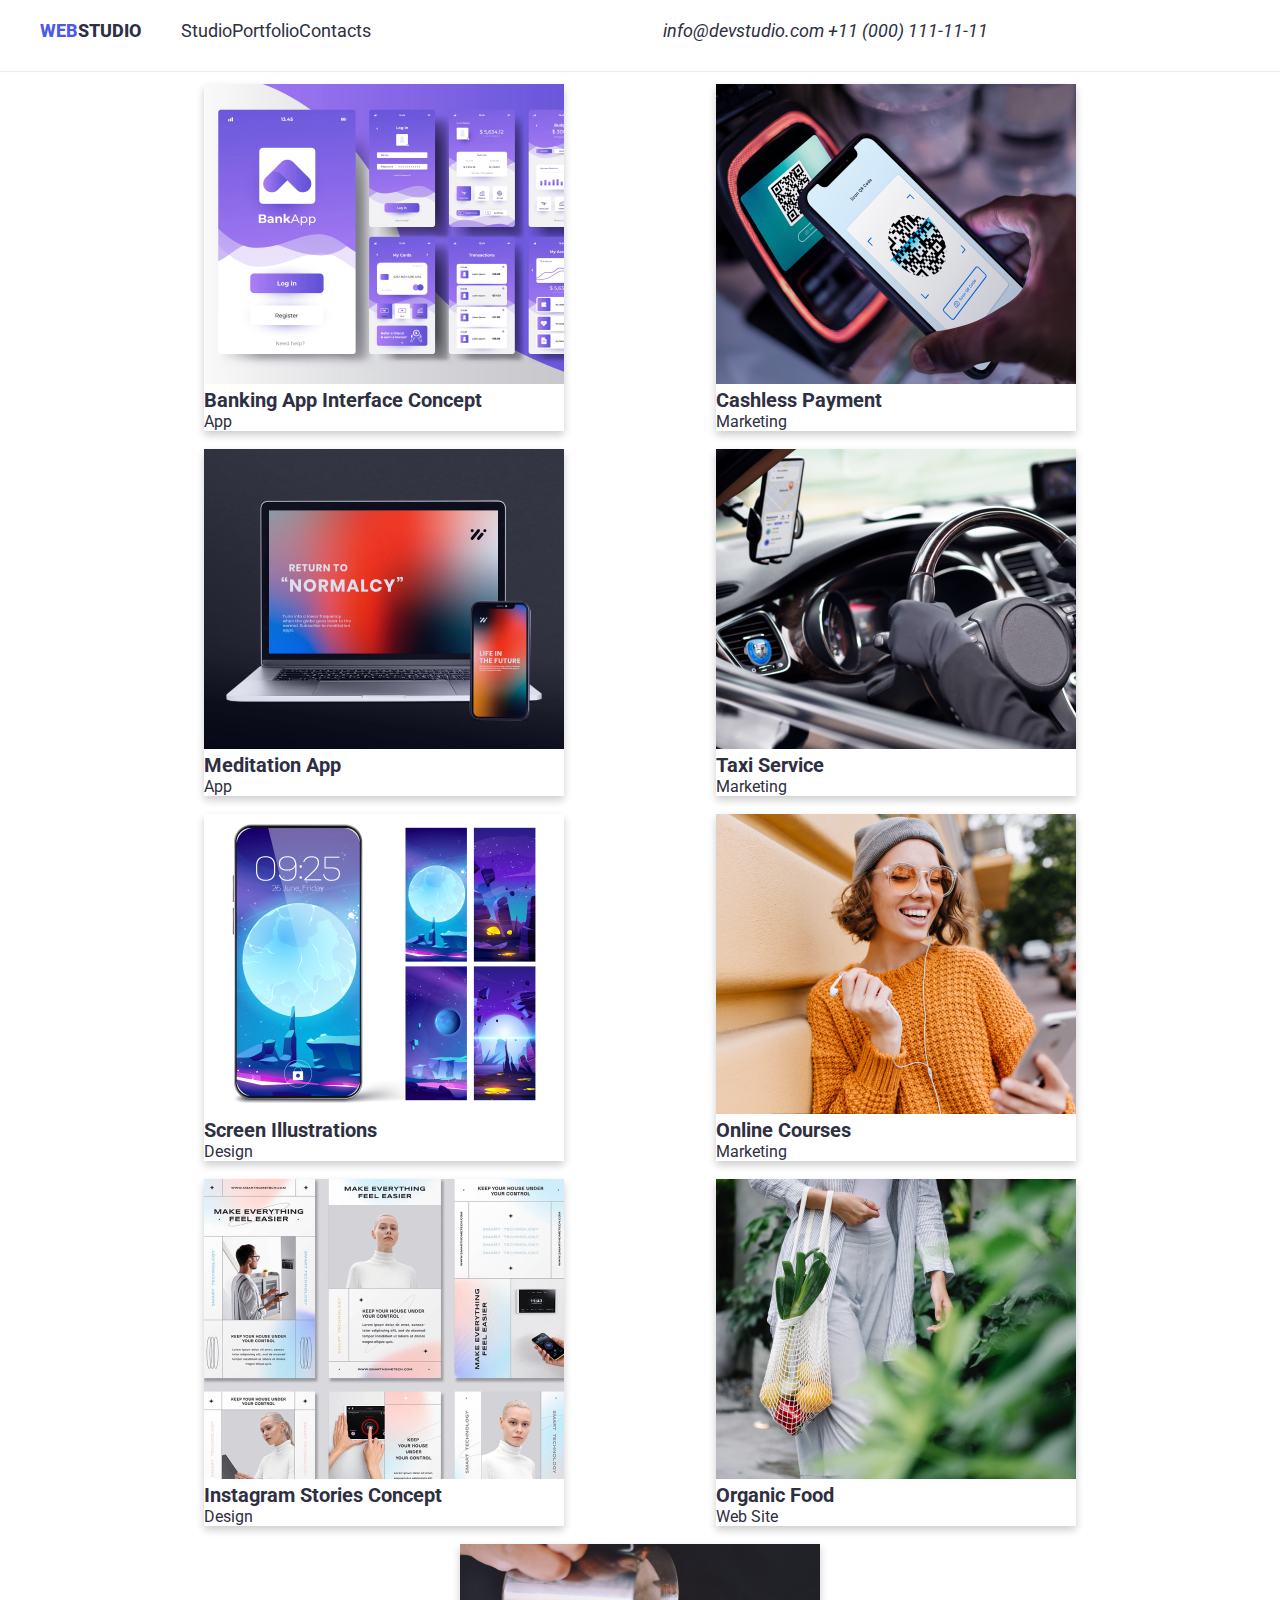
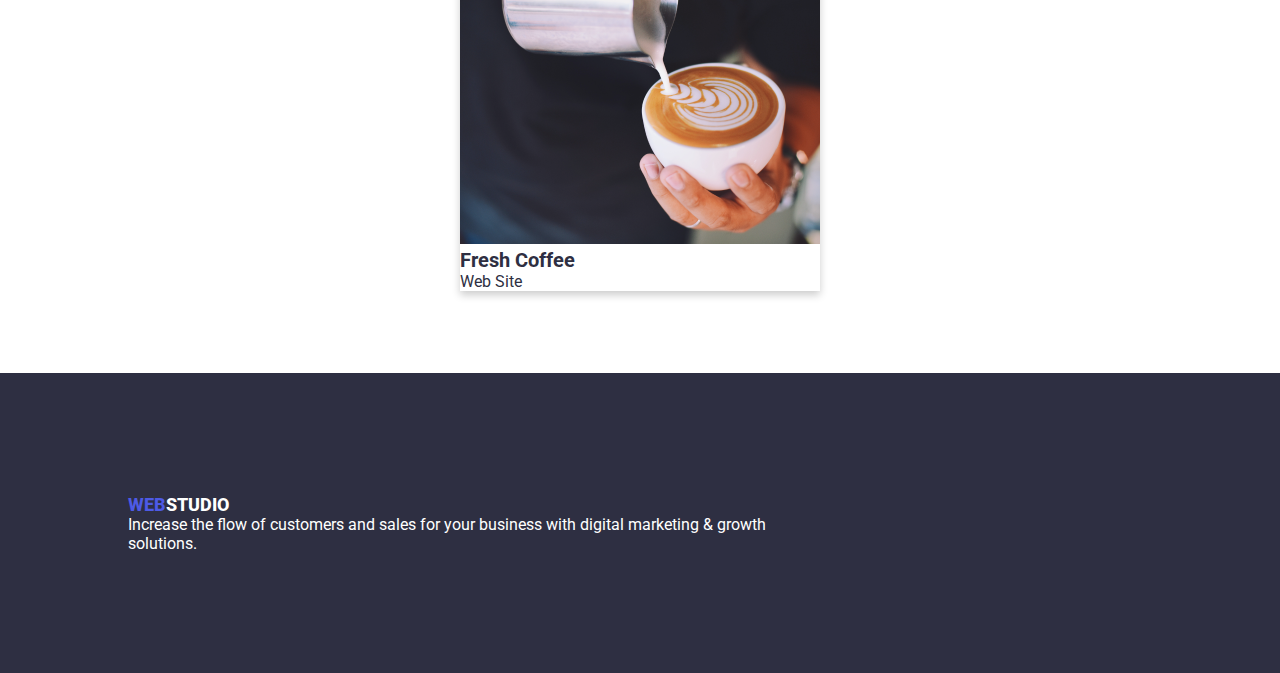
==== Portfolio.html @ db0043f2 "." ====
<!DOCTYPE html>
<html lang="en">
    <head>
        <meta charset="UTF-8">
        <meta http-equiv="X-UA-Compatible" content="IE=edge">
        <meta name="viewport" content="width=device-width, initial-scale=1.0">
        <link rel="stylesheet" href="./styles/Portfolio styles.css">
        <link href='http://fonts.googleapis.com/css?family=Roboto' rel='stylesheet' type='text/css'>
        <meta name="viewport" content="width=device-width, initial-scale=1.0">
        <title>Document</title>
    </head>
    <body>
        <header class="header">
            <nav>
                <ul class="ul_row">
                    <li><a style="margin: 24px 40px; font-weight: 800;" href="index.html"><span style="color: #4D5AE5;">WEB</span><span style="color: #2E2F42;">STUDIO</span></a></li>
                    <li><a class="transparent-links" href="./Studio.html">Studio</a></li>
                    <li><a class="transparent-links" href="./Portfolio.html">Portfolio</a></li>
                    <li><a class="transparent-links" href="Contacts.html">Contacts</a></li>    
                </ul>
            </nav> 
            <address class="header-pages transparent-links">
                <a href="mailto:info@devstudio.com">info@devstudio.com</a>
                <a href="tel:+110001111111">+11 (000) 111-11-11</a>
            </address>
        </header>
        <main>
            <section>
                <ul class="button-list">
                    <li class="buttons-in-list">
                        <button type="button">All</button>
                    </li>
                    <li class="buttons-in-list">
                        <button type="button">Web Site</button>
                    </li>
                    <li class="buttons-in-list">
                        <button type="button">App</button>
                    </li>
                    <li class="buttons-in-list">
                        <button type="button">Design</button>
                    </li>
                    <li class="buttons-in-list">
                        <button type="button">Marketing</button>
                    </li>
                </ul>
                <ul class="product-list">
                    <li>
                        <a href="">
                            <div class="product-card">
                                <img src="images/product1.jpeg" alt="Banking app">
                                <h4 class="list-item-title">Banking App Interface Concept</h4>
                                <p class="list-item-desc">App</p>
                            </div>
                            
                        </a>
                    </li>
                    <li>
                        <a href="">
                            <div class="product-card">
                                <img src="images/product2.jpeg" alt="Cashless Payment">
                                <h4 class="list-item-title">Cashless Payment</h4>
                                <p class="list-item-desc">Marketing</p>
                            </div>
                            
                        </a>
                    </li>
                    <li>
                        <a href="">
                            <div class="product-card">
                                <img src="images/product3.jpeg" alt="Meditation app">
                                <h4 class="list-item-title">Meditation App</h4>
                                <p class="list-item-desc">App</p>
                            </div>
                            
                        </a>
                    </li>
                    <li>
                        <a href="">
                            <div class="product-card">
                                <img src="images/product4.jpeg" alt="Taxi">
                                <h4 class="list-item-title">Taxi Service</h4>
                                <p class="list-item-desc">Marketing</p>
                            </div>
                            
                        </a>
                    </li>
                    <li>
                        <a href="">
                            <div class="product-card">
                                <img src="images/product5.jpeg" alt="Screen Illustrations">
                                <h4 class="list-item-title">Screen Illustrations</h4>
                                <p class="list-item-desc">Design</p>
                            </div>
                            
                        </a>
                    </li>
                    <li>
                        <a href="">
                            <div class="product-card">
                                <img src="images/product6.jpeg" alt="Online Courses">
                                <h4 class="list-item-title">Online Courses</h4>
                                <p class="list-item-desc">Marketing</p>
                            </div>
                            
                        </a>
                    </li>
                    <li>
                        <a href="">
                            <div class="product-card">
                                <img src="images/product7.jpeg" alt="Instagram Stories">
                            <h4 class="list-item-title">Instagram Stories Concept</h4>
                            <p class="list-item-desc">Design</p>
                            </div>
                            
                        </a>
                    </li>
                    <li>
                        <a href="">
                            <div class="product-card">
                                <img src="images/product8.jpeg" alt="Organic Food">
                                <h4 class="list-item-title">Organic Food</h4>
                                <p class="list-item-desc">Web Site</p>
                            </div>
                        </a>
                    </li>
                    <li>
                        <a href="">
                            <div class="product-card">
                                <img src="images/product9.jpeg" alt="Fresh Coffee">
                                <h4 class="list-item-title">Fresh Coffee</h4>
                                <p>Web Site</p>
                            </div>
                        </a>
                    </li>
                </ul>
            </section>
        </main>
        <footer>
            <a class="footer-desc" style="font-size: 18px; font-weight: 800;" href="index.html"><span style="color: #4D5AE5;">WEB</span><span style="color: #fff;">STUDIO</span></a>
            <p class="footer-desc" style="font-size: 16px; color: #fff;">Increase the flow of customers 
                and sales for your business with digital marketing & growth solutions.</p>
        </footer>
    </body>
</html>
---- styles/Portfolio styles.css ----
html {
    width: 100%;
    overflow-x: hidden;
}

body {
    font-family: 'Roboto';
    color: #2E2F42;
    width: 100%;
    margin: auto;
    overflow-x: hidden;
}

*{
    box-sizing: border-box;
    padding: 0;
    margin: 0;
}

.header {
    display: flex;
    justify-content: space-between;
    width: 100%;
    font-size: 18px;
    box-sizing: '';
    position: absolute;
    height: 72px;
    left: 0px;
    top: 0px;
    background: #FFFFFF;
    border-bottom: 1px solid #E7E9FC;
}

.header-pages {
    width:100%;
    text-align:center;
    padding:20px;
}

.ul_row {
    display: flex;
    justify-content: space-between;
    flex-direction: row;
    list-style: none;
    margin-top: 20px;
}

a {
    text-decoration: none;
    color:#2E2F42;
}

a:hover {
    color: #404BBF;
    text-decoration: underline;
}

main {
    display: flex;
    align-items: center;
        justify-content: center;
        flex-direction: column;
}
.button-list {
    display: inline;
}

.buttons-in-list {
    display: inline;
    font-size: 16px;
    cursor: pointer;
}

.list-item-title {
    font-size: 20px;
}

.list-item-desc {
    font-size: 16px;
}

footer {
    display: flex;
    flex-direction: column;
    justify-content: center;
    align-items: flex-start;
    background-color: #2E2F42;
    width: 100%;
    height: 300px;
}

.footer-desc {
    width: 50%;
    margin-left: 10%;
}

.buttons-in-list {
    background-color: #E7E9FC;
}

.buttons-in-list :active {
    background-color: #404BBF;
}

.product-list {
    display: flex;
    flex-direction: row;
    flex-wrap: wrap;
    justify-content: space-around;
    list-style: none;
    margin: 5% 10%;
}

.product-card {
    box-shadow: 0 4px 8px 0 rgba(0,0,0,0.2);
    transition: 0.3s;
    margin-bottom: 5%;
}

.product-card:hover {
    box-shadow: 0 8px 16px 0 rgba(0,0,0,0.2);  
}
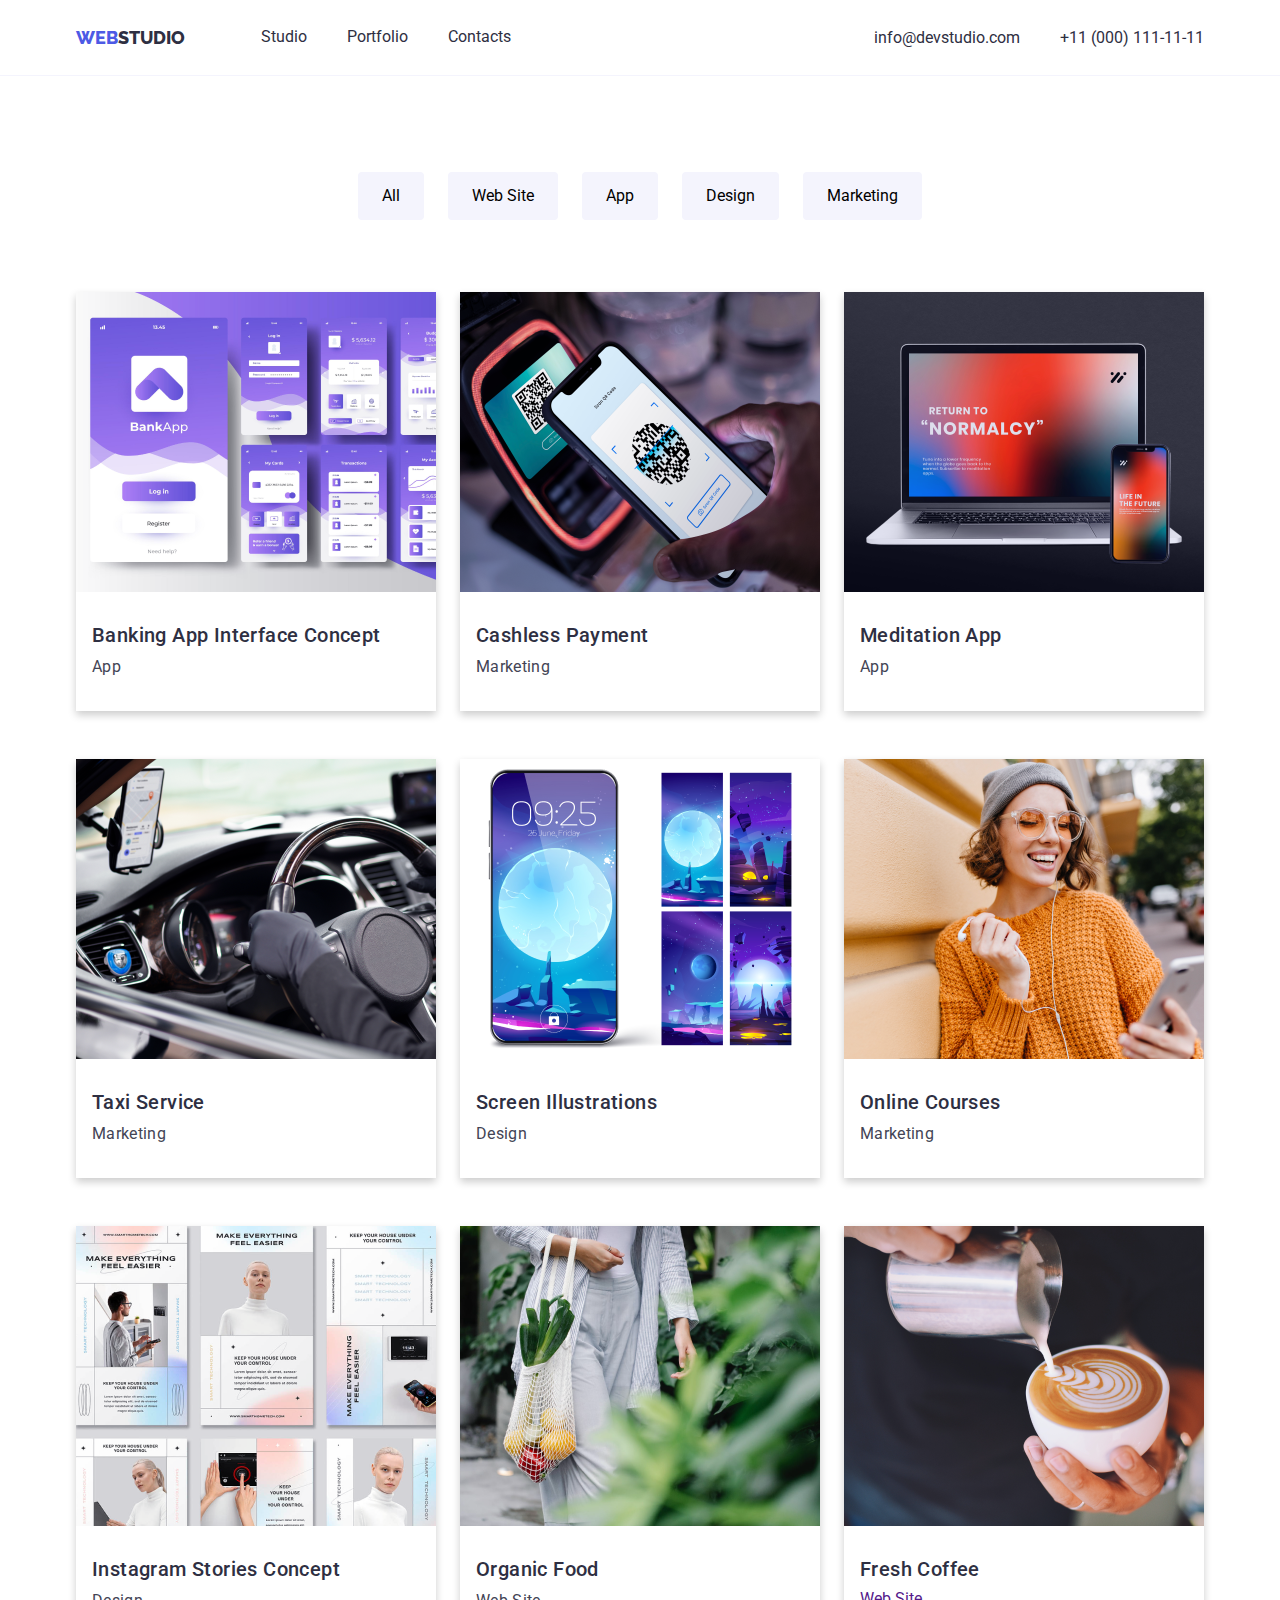
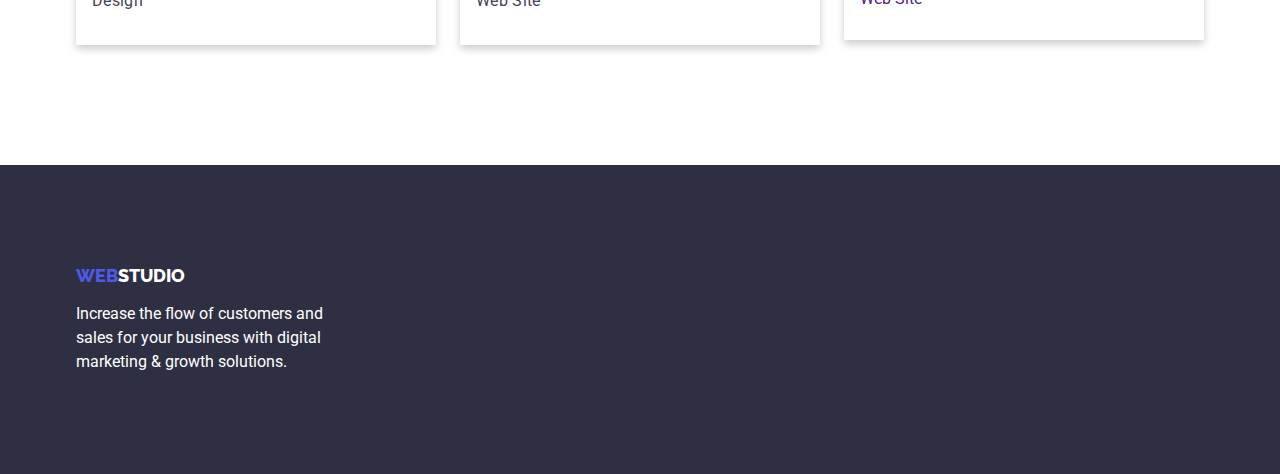
==== commit d9c88d89: "." ====
--- a/Portfolio.html
+++ b/Portfolio.html
@@ -4,141 +4,165 @@
         <meta charset="UTF-8">
         <meta http-equiv="X-UA-Compatible" content="IE=edge">
         <meta name="viewport" content="width=device-width, initial-scale=1.0">
-        <link rel="stylesheet" href="./styles/Portfolio styles.css">
-        <link href='http://fonts.googleapis.com/css?family=Roboto' rel='stylesheet' type='text/css'>
+        <link rel="stylesheet" href="./styles/styles.css">
+        <link href="https://fonts.googleapis.com/css2?family=Raleway:wght@800&family=Roboto:wght@400;500;700;900&display=swap" rel="stylesheet">
         <meta name="viewport" content="width=device-width, initial-scale=1.0">
         <title>Document</title>
     </head>
     <body>
         <header class="header">
-            <nav>
-                <ul class="ul_row">
-                    <li><a style="margin: 24px 40px; font-weight: 800;" href="index.html"><span style="color: #4D5AE5;">WEB</span><span style="color: #2E2F42;">STUDIO</span></a></li>
-                    <li><a class="transparent-links" href="./Studio.html">Studio</a></li>
-                    <li><a class="transparent-links" href="./Portfolio.html">Portfolio</a></li>
-                    <li><a class="transparent-links" href="Contacts.html">Contacts</a></li>    
-                </ul>
-            </nav> 
-            <address class="header-pages transparent-links">
-                <a href="mailto:info@devstudio.com">info@devstudio.com</a>
-                <a href="tel:+110001111111">+11 (000) 111-11-11</a>
-            </address>
+            <div class="container header-flex">
+                <nav class="header-pages">
+                    <a class="logo header-logo" href="index.html"><span style="color: #4D5AE5;">WEB</span><span style="color: #2E2F42;">STUDIO</span></a>
+                    <ul class="ul_row">
+                        <li><a class="header-hover pages-font-weight" href="./index.html">Studio</a></li>
+                        <li><a class="header-hover pages-font-weight" href="./Portfolio.html">Portfolio</a></li>
+                        <li><a class="header-hover pages-font-weight" href="Contacts.html">Contacts</a></li>    
+                    </ul>
+                </nav> 
+                <address class="contact-info">
+                    <ul class="contact-info-list">
+                        <li class="contacts-right-margin">
+                            <a class="header-hover" href="mailto:info@devstudio.com">info@devstudio.com</a>
+                        </li>
+                        <li>
+                            <a class="header-hover" href="tel:+110001111111">+11 (000) 111-11-11</a>
+                        </li>
+                    </ul>
+                </address>
+            </div>
         </header>
         <main>
-            <section>
-                <ul class="button-list">
-                    <li class="buttons-in-list">
-                        <button type="button">All</button>
-                    </li>
-                    <li class="buttons-in-list">
-                        <button type="button">Web Site</button>
-                    </li>
-                    <li class="buttons-in-list">
-                        <button type="button">App</button>
-                    </li>
-                    <li class="buttons-in-list">
-                        <button type="button">Design</button>
-                    </li>
-                    <li class="buttons-in-list">
-                        <button type="button">Marketing</button>
-                    </li>
-                </ul>
-                <ul class="product-list">
-                    <li>
-                        <a href="">
-                            <div class="product-card">
-                                <img src="images/product1.jpeg" alt="Banking app">
-                                <h4 class="list-item-title">Banking App Interface Concept</h4>
-                                <p class="list-item-desc">App</p>
-                            </div>
-                            
-                        </a>
-                    </li>
-                    <li>
-                        <a href="">
-                            <div class="product-card">
-                                <img src="images/product2.jpeg" alt="Cashless Payment">
-                                <h4 class="list-item-title">Cashless Payment</h4>
-                                <p class="list-item-desc">Marketing</p>
-                            </div>
-                            
-                        </a>
-                    </li>
-                    <li>
-                        <a href="">
-                            <div class="product-card">
-                                <img src="images/product3.jpeg" alt="Meditation app">
-                                <h4 class="list-item-title">Meditation App</h4>
-                                <p class="list-item-desc">App</p>
-                            </div>
-                            
-                        </a>
-                    </li>
-                    <li>
-                        <a href="">
-                            <div class="product-card">
-                                <img src="images/product4.jpeg" alt="Taxi">
-                                <h4 class="list-item-title">Taxi Service</h4>
-                                <p class="list-item-desc">Marketing</p>
-                            </div>
-                            
-                        </a>
-                    </li>
-                    <li>
-                        <a href="">
-                            <div class="product-card">
-                                <img src="images/product5.jpeg" alt="Screen Illustrations">
-                                <h4 class="list-item-title">Screen Illustrations</h4>
-                                <p class="list-item-desc">Design</p>
-                            </div>
-                            
-                        </a>
-                    </li>
-                    <li>
-                        <a href="">
-                            <div class="product-card">
-                                <img src="images/product6.jpeg" alt="Online Courses">
-                                <h4 class="list-item-title">Online Courses</h4>
-                                <p class="list-item-desc">Marketing</p>
-                            </div>
-                            
-                        </a>
-                    </li>
-                    <li>
-                        <a href="">
-                            <div class="product-card">
-                                <img src="images/product7.jpeg" alt="Instagram Stories">
-                            <h4 class="list-item-title">Instagram Stories Concept</h4>
-                            <p class="list-item-desc">Design</p>
-                            </div>
-                            
-                        </a>
-                    </li>
-                    <li>
-                        <a href="">
-                            <div class="product-card">
-                                <img src="images/product8.jpeg" alt="Organic Food">
-                                <h4 class="list-item-title">Organic Food</h4>
-                                <p class="list-item-desc">Web Site</p>
-                            </div>
-                        </a>
-                    </li>
-                    <li>
-                        <a href="">
-                            <div class="product-card">
-                                <img src="images/product9.jpeg" alt="Fresh Coffee">
-                                <h4 class="list-item-title">Fresh Coffee</h4>
-                                <p>Web Site</p>
-                            </div>
-                        </a>
-                    </li>
-                </ul>
+            <section class="main-section-portfolio">
+                <div class="container">
+                    <ul class="buttons-list">
+                        <li>
+                            <button class="buttons-in-list" type="button">All</button>
+                        </li>
+                        <li>
+                            <button class="buttons-in-list" type="button">Web Site</button>
+                        </li>
+                        <li>
+                            <button class="buttons-in-list" type="button">App</button>
+                        </li>
+                        <li>
+                            <button class="buttons-in-list" type="button">Design</button>
+                        </li>
+                        <li>
+                            <button class="buttons-in-list" type="button">Marketing</button>
+                        </li>
+                    </ul>
+                    <ul class="product-list">
+                        <li>
+                            <a class="product-a" href="">
+                                <div class="product-card">
+                                    <img src="images/product1.jpeg" alt="Banking app">
+                                    <div class="product-card-inside">
+                                        <h4 class="list-item-title">Banking App Interface Concept</h4>
+                                        <p class="list-item-desc">App</p>
+                                    </div>
+                                    
+                                </div>
+                            </a>
+                        </li>
+                        <li>
+                            <a class="product-a" href="">
+                                <div class="product-card">
+                                    <img src="images/product2.jpeg" alt="Cashless Payment">
+                                    <div class="product-card-inside">
+                                        <h4 class="list-item-title">Cashless Payment</h4>
+                                        <p class="list-item-desc">Marketing</p>
+                                    </div>
+                                </div>
+                            </a>
+                        </li>
+                        <li>
+                            <a class="product-a" href="">
+                                <div class="product-card">
+                                    <img src="images/product3.jpeg" alt="Meditation app">
+                                    <div class="product-card-inside">
+                                        <h4 class="list-item-title">Meditation App</h4>
+                                        <p class="list-item-desc">App</p>
+                                    </div>
+                                </div>
+                            </a>
+                        </li>
+                        <li>
+                            <a class="product-a" href="">
+                                <div class="product-card">
+                                    <img src="images/product4.jpeg" alt="Taxi">
+                                    <div class="product-card-inside">
+                                        <h4 class="list-item-title">Taxi Service</h4>
+                                        <p class="list-item-desc">Marketing</p>
+                                    </div>
+                                </div>
+                            </a>
+                        </li>
+                        <li>
+                            <a class="product-a" href="">
+                                <div class="product-card">
+                                    <img src="images/product5.jpeg" alt="Screen Illustrations">
+                                    <div class="product-card-inside">
+                                        <h4 class="list-item-title">Screen Illustrations</h4>
+                                        <p class="list-item-desc">Design</p>
+                                    </div>
+                                </div>
+                            </a>
+                        </li>
+                        <li>
+                            <a class="product-a" href="">
+                                <div class="product-card">
+                                    <img src="images/product6.jpeg" alt="Online Courses">
+                                    <div class="product-card-inside">
+                                        <h4 class="list-item-title">Online Courses</h4>
+                                        <p class="list-item-desc">Marketing</p>
+                                    </div>
+                                </div>
+                            </a>
+                        </li>
+                        <li>
+                            <a class="product-a" href="">
+                                <div class="product-card">
+                                    <img src="images/product7.jpeg" alt="Instagram Stories">
+                                    <div class="product-card-inside">
+                                        <h4 class="list-item-title">Instagram Stories Concept</h4>
+                                        <p class="list-item-desc">Design</p>
+                                    </div>
+                                </div>
+                            </a>
+                        </li>
+                        <li>
+                            <a class="product-a" href="">
+                                <div class="product-card">
+                                    <img src="images/product8.jpeg" alt="Organic Food">
+                                    <div class="product-card-inside">
+                                        <h4 class="list-item-title">Organic Food</h4>
+                                        <p class="list-item-desc">Web Site</p>
+                                    </div>
+                                </div>
+                            </a>
+                        </li>
+                        <li>
+                            <a class="product-a" href="">
+                                <div class="product-card">
+                                    <img src="images/product9.jpeg" alt="Fresh Coffee">
+                                    <div class="product-card-inside">
+                                        <h4 class="list-item-title">Fresh Coffee</h4>
+                                        <p>Web Site</p>
+                                    </div>
+                                </div>
+                            </a>
+                        </li>
+                    </ul>
+                </div>
             </section>
         </main>
         <footer>
-            <a class="footer-desc" style="font-size: 18px; font-weight: 800;" href="index.html"><span style="color: #4D5AE5;">WEB</span><span style="color: #fff;">STUDIO</span></a>
-            <p class="footer-desc" style="font-size: 16px; color: #fff;">Increase the flow of customers 
+            <div class="container">
+                <a class="logo" href="index.html"><span style="color: #4D5AE5;">WEB</span><span style="color: #fff;">STUDIO</span></a>
+                <p class="footer-desc">Increase the flow of customers 
                 and sales for your business with digital marketing & growth solutions.</p>
+            </div>
         </footer>
     </body>
 </html>--- a/styles/styles.css
+++ b/styles/styles.css
@@ -0,0 +1,293 @@
+html {
+    width: 100%;
+    overflow-x: hidden;
+}
+
+body {
+    font-family: 'Roboto', sans-serif;
+    color: var(--Navy-blue-color);
+    width: 100%;
+    margin: auto;
+    overflow-x: hidden;
+    background-color: var(--white-color);
+}
+
+*{
+    box-sizing: border-box;
+    padding: 0;
+    margin: 0;
+}
+
+:root {
+    --Iris-color: #4D5AE5;
+    --Ocean-color: #404BBF;
+    --Navy-blue-color: #2E2F42;
+    --white-color: #fff;
+    --Slate-color: #434455;
+    --cloud-color: #F4F4FD;
+}
+
+.logo {
+    font-family: 'Raleway', sans-serif; 
+    display: block;
+    font-size: 18px; 
+    font-weight: 800; 
+    text-decoration: none;
+}
+
+.header-logo {
+    padding: 27px 0;
+}
+
+img {
+    display: block;
+    width: 100%;
+}
+
+.member-image {
+    width: 264px
+}
+
+.container {
+    max-width: 1158px;
+    padding: 0 15px;
+    margin: 0 auto;
+}
+
+.header {
+    justify-content: center;
+    align-items: center;
+    border-bottom: 1px solid var(--cloud-color);
+}
+
+.header-flex {
+    display: flex;
+    align-items: center;
+}
+
+.header-pages {
+    display: flex;
+}
+
+.ul_row {
+    display: flex;
+    list-style: none;
+    gap: 40px;
+    margin-left: 76px;
+}
+
+.contact-info {
+    font-style: normal;
+    margin-left: auto;
+}
+
+.contact-info-list {
+    display: flex;
+    list-style: none;
+}
+
+.contacts-right-margin {
+    margin-right: 40px;
+}
+
+.header-hover {
+    text-decoration: none;
+    padding: 27px 0;
+    display: block;
+    color: var(--Navy-blue-color);
+    transition: 0.5s;
+}
+
+.header-hover:is(:hover, :focus)  {
+    color: var(--Ocean-color);
+}
+
+.pages-font-weigt{
+    font-weight: 500;
+}
+
+.main-page-bg {
+    padding: 188px 0;
+    background: var(--Navy-blue-color);
+}
+
+.title {
+    margin: 0 auto;
+    max-width: 495px;
+    font-size: 56px;
+    font-weight: 700;
+    line-height: 1.0714285714285714285714285714286;
+    color: var(--white-color);
+    font-family: inherit;
+    text-align: center;   
+}
+
+.order-button {
+    display: block;
+    font-family: inherit;
+    margin: 0 auto;
+    margin-top: 48px;
+    padding: 16px 32px;
+    width: 169px;
+    height: 56px;
+    background: var(--Iris-color);
+    box-shadow: 0px 4px 4px rgba(0, 0, 0, 0.15);
+    border: 1px solid transparent;
+    border-radius: 4px;
+    font-size: 16px;
+    line-height: 1.5;
+    text-decoration: none;
+    cursor: pointer;
+    color: var(--white-color);
+}
+
+.order-button:is(:hover, :focus) {
+    background-color: var(--Ocean-color);
+}
+
+.list-item-title {
+    font-weight: 500;
+    font-size: 20px;
+    line-height: 1.2;
+    letter-spacing: 0.02em;
+    color: var(--Navy-blue-color);
+    margin-bottom: 8px;
+    text-decoration: none;
+}
+
+.list-item-desc {
+    font-size: 16px;
+    line-height: 1.5;
+    letter-spacing: 0.02em;
+    color: var(--Slate-color);
+    text-decoration: none;
+}
+
+.product-a {
+    text-decoration: none;
+}
+
+footer {
+    background-color: var(--Navy-blue-color);
+    padding: 100px 0;
+}
+
+.footer-desc {
+    max-width: 264px;
+    font-size: 16px; 
+    margin-top: 16px;
+    color: var(--white-color);
+    line-height: 1.5;
+}
+
+.goals-list {
+    list-style: none;
+    display: flex;
+    flex-direction: row;
+    justify-content: space-around;
+    gap: 24px;
+}
+
+.members-list {
+    list-style: none;
+    display: flex;
+    gap: 24px;
+}
+
+.desc-list {
+    display: flex;
+    list-style: none;
+    gap: 24px;
+    align-items: center;
+    padding: 0;
+}
+
+.buttons-list {
+    display: flex;
+    gap: 24px;
+    list-style: none;
+    justify-content: center;
+    margin-bottom: 72px;
+}
+
+.section-flex {
+    padding-top: 120px;
+    padding-bottom: 120px;
+}
+
+.main-section-portfolio {
+    padding-top: 96px;
+    padding-bottom: 120px;
+}
+
+.goals-section {
+    padding-bottom: 0;
+}
+
+.cloud-bg {
+    background-color: var(--cloud-color);
+}
+
+.member-card {
+    background-color: var(--white-color);
+    box-shadow: 0 4px 8px 0 rgba(0,0,0,0.2);
+    border-radius: 5px;
+}
+
+.member-card:hover {
+    box-shadow: 0 8px 16px 0 rgba(0,0,0,0.2);
+}
+
+.member-card-inside {
+    text-align: center;
+    padding: 32px 0;
+}
+
+.titles {
+    text-align: center;
+    margin-bottom: 72px;
+}
+
+.member-card-desc {
+    margin-top: 8px; 
+    color: var(--Slate-color);
+}
+
+.buttons-in-list {
+    font-family: inherit;
+    font-size: 16px;
+    line-height: 1.5;
+    cursor: pointer;
+    background-color: var(--cloud-color);
+    border: 1px solid #E7E9FC;
+    border-radius: 4px;
+    border: none;
+    padding: 12px 24px;
+    transition: 0.5s;
+}
+
+.buttons-in-list:hover {
+    background-color: var(--Ocean-color);
+    color: var(--white-color);
+}
+
+.product-list {
+    display: flex;
+    flex-wrap: wrap;
+    list-style: none;
+    column-gap: 24px;
+    row-gap: 48px;
+    justify-content: center;
+}
+
+.product-card {
+    box-shadow: 0 4px 8px 0 rgba(0,0,0,0.2);
+}
+
+.product-card:hover {
+    box-shadow: 0 8px 16px 0 rgba(0,0,0,0.2);  
+}
+
+.product-card-inside {
+    padding: 31px 0 32px 16px;
+}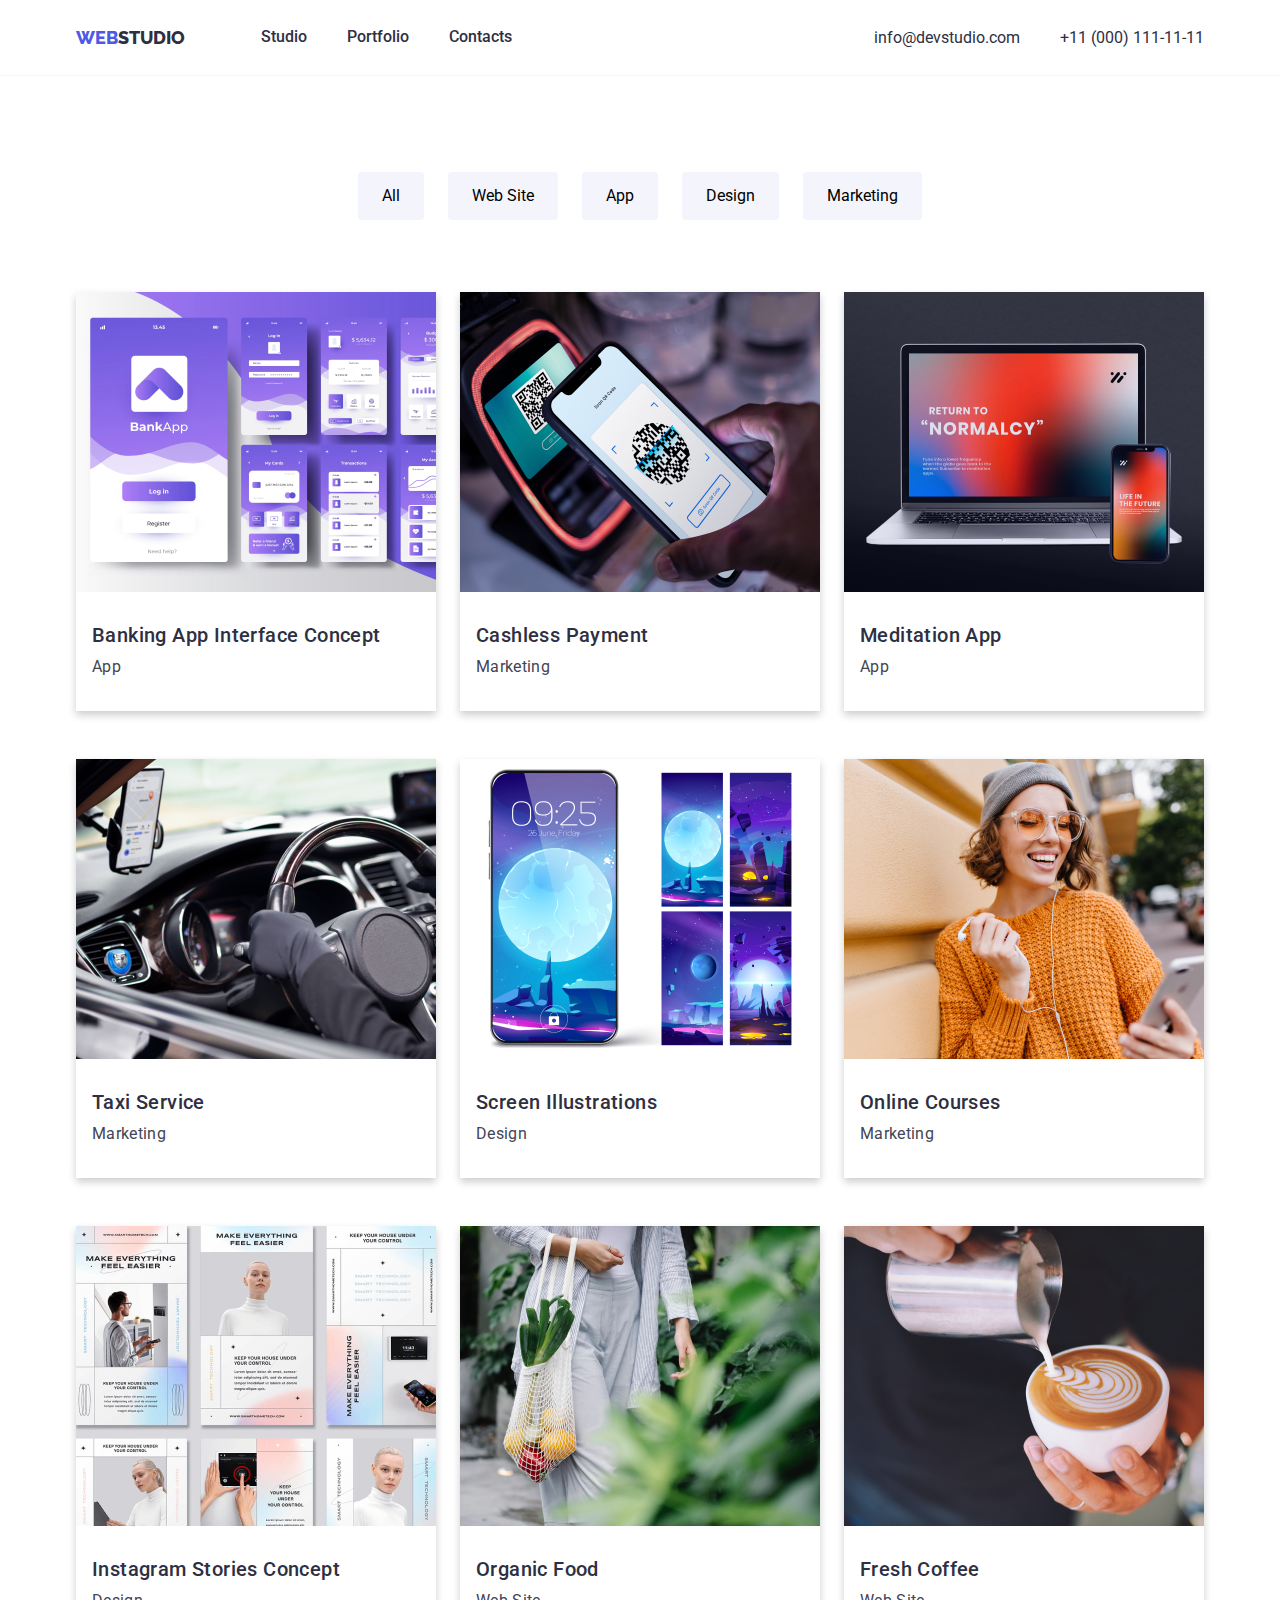
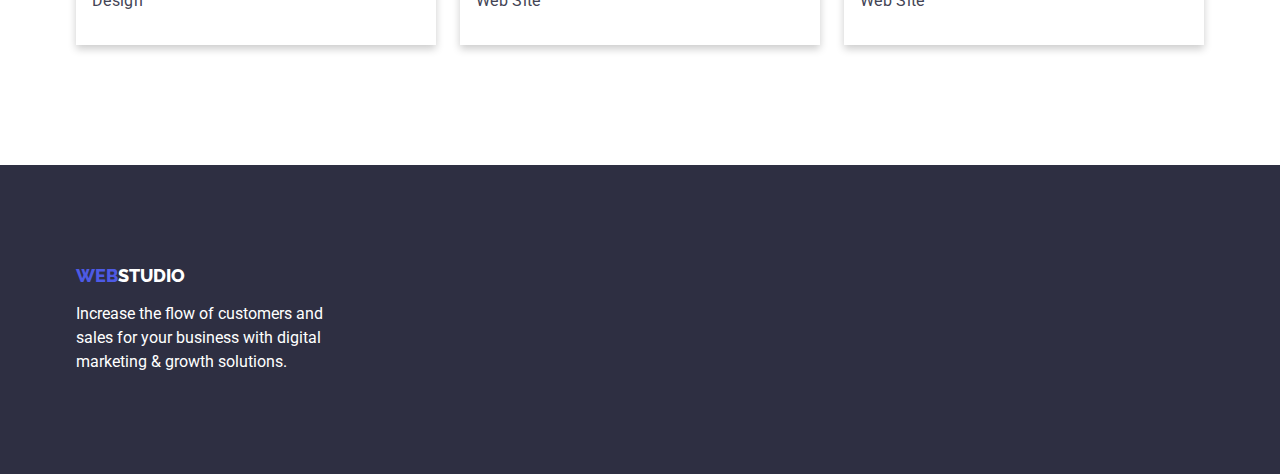
==== commit 0f7462c0: "." ====
--- a/Portfolio.html
+++ b/Portfolio.html
@@ -148,7 +148,7 @@
                                     <img src="images/product9.jpeg" alt="Fresh Coffee">
                                     <div class="product-card-inside">
                                         <h4 class="list-item-title">Fresh Coffee</h4>
-                                        <p>Web Site</p>
+                                        <p class="list-item-desc">Web Site</p>
                                     </div>
                                 </div>
                             </a>
--- a/styles/styles.css
+++ b/styles/styles.css
@@ -25,6 +25,7 @@
     --white-color: #fff;
     --Slate-color: #434455;
     --cloud-color: #F4F4FD;
+    --lightslate-color: #8E8F99;
 }
 
 .logo {
@@ -102,7 +103,7 @@
     color: var(--Ocean-color);
 }
 
-.pages-font-weigt{
+.pages-font-weight{
     font-weight: 500;
 }
 
@@ -245,6 +246,7 @@
 
 .titles {
     text-align: center;
+    font-size: 36px;
     margin-bottom: 72px;
 }
 
@@ -290,4 +292,38 @@
 
 .product-card-inside {
     padding: 31px 0 32px 16px;
+}
+
+.customers-list {
+    list-style: none;
+    display: flex;
+    gap: 24px;
+}
+
+.customer-box {
+    width: 168px;
+    height: 88px;
+    border-radius: 4px;
+    border: 1px solid var(--lightslate-color);
+}
+
+.goals-logobox {
+    width: 264px;
+    height: 112px;
+    background-color: var(--cloud-color);
+    border-radius: 4px;
+    margin-bottom: 8px;
+}
+
+.social-icons-members {
+    gap: 24px;
+    display: flex;
+    list-style: none;
+}
+
+.circle-membercard {
+    width: 40px;
+    height: 40px;
+    border-radius: 50%;
+    background-color: #4D5AE5;
 }